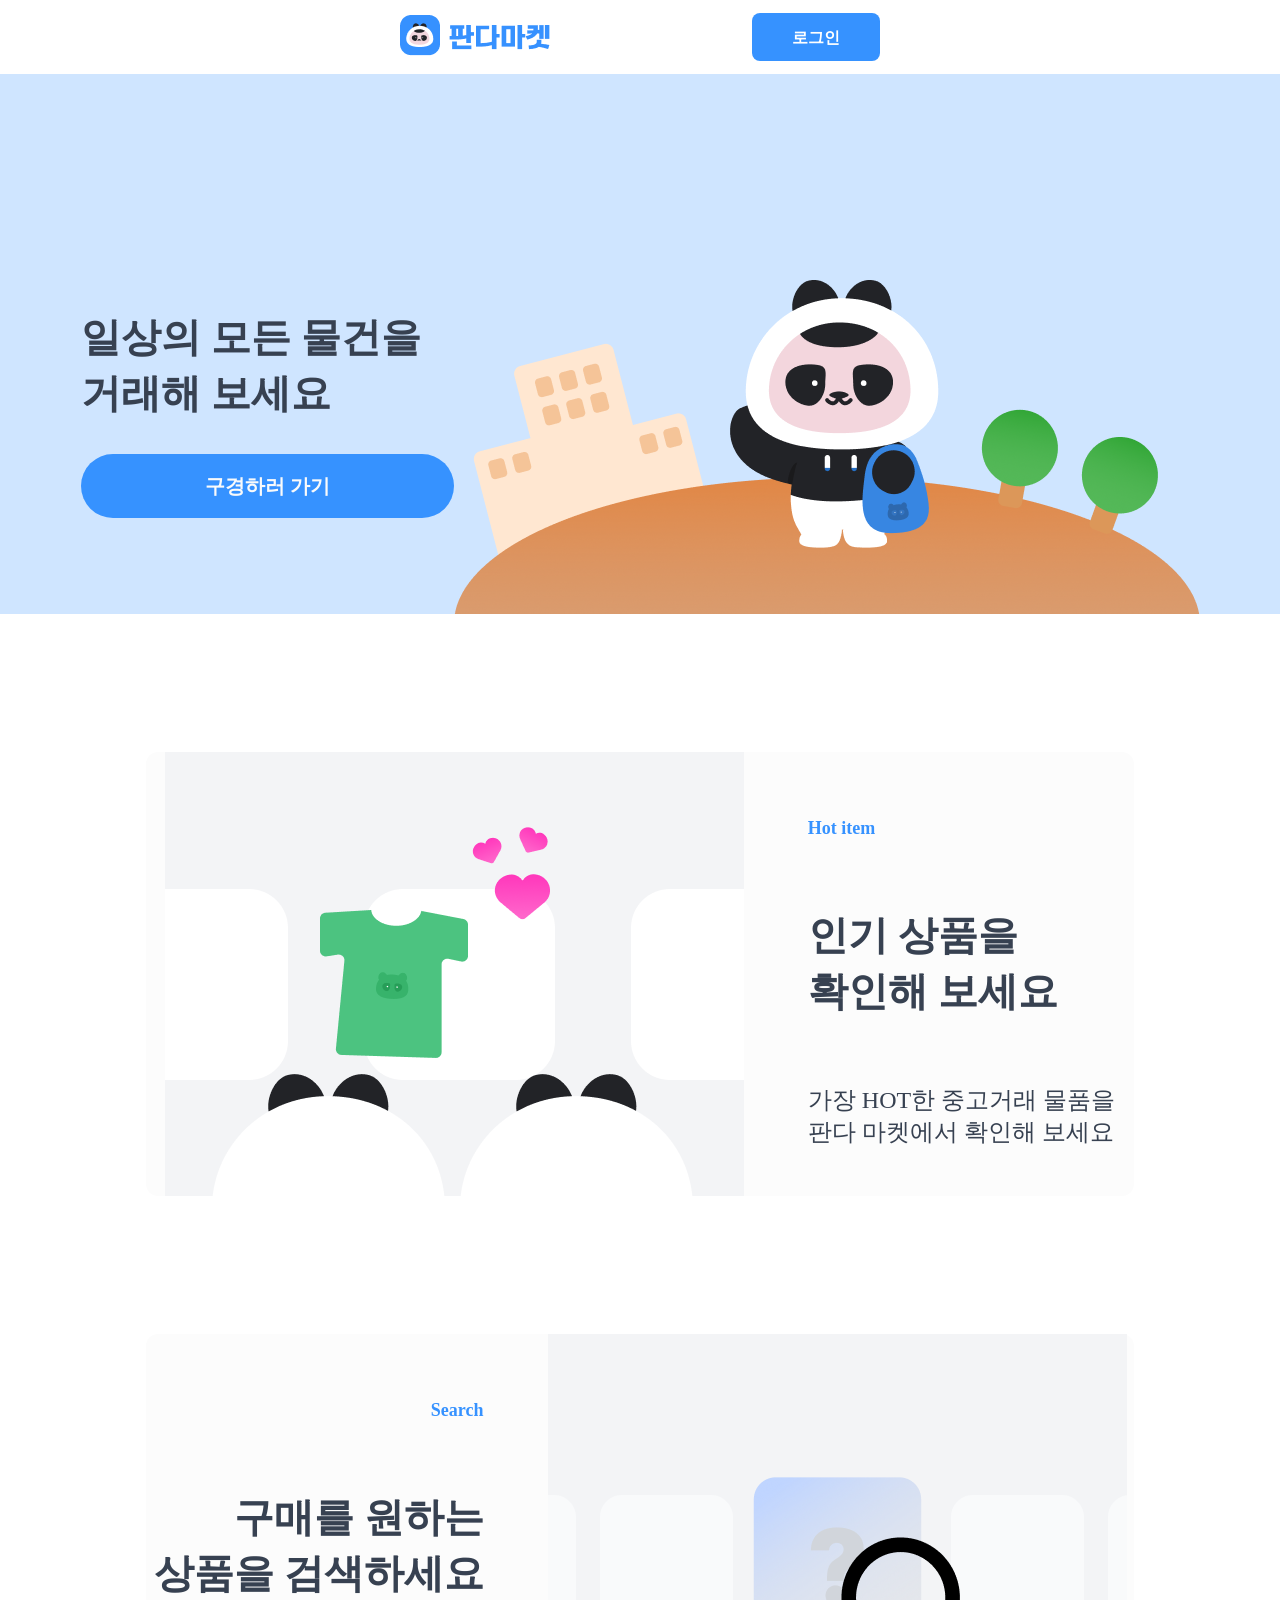
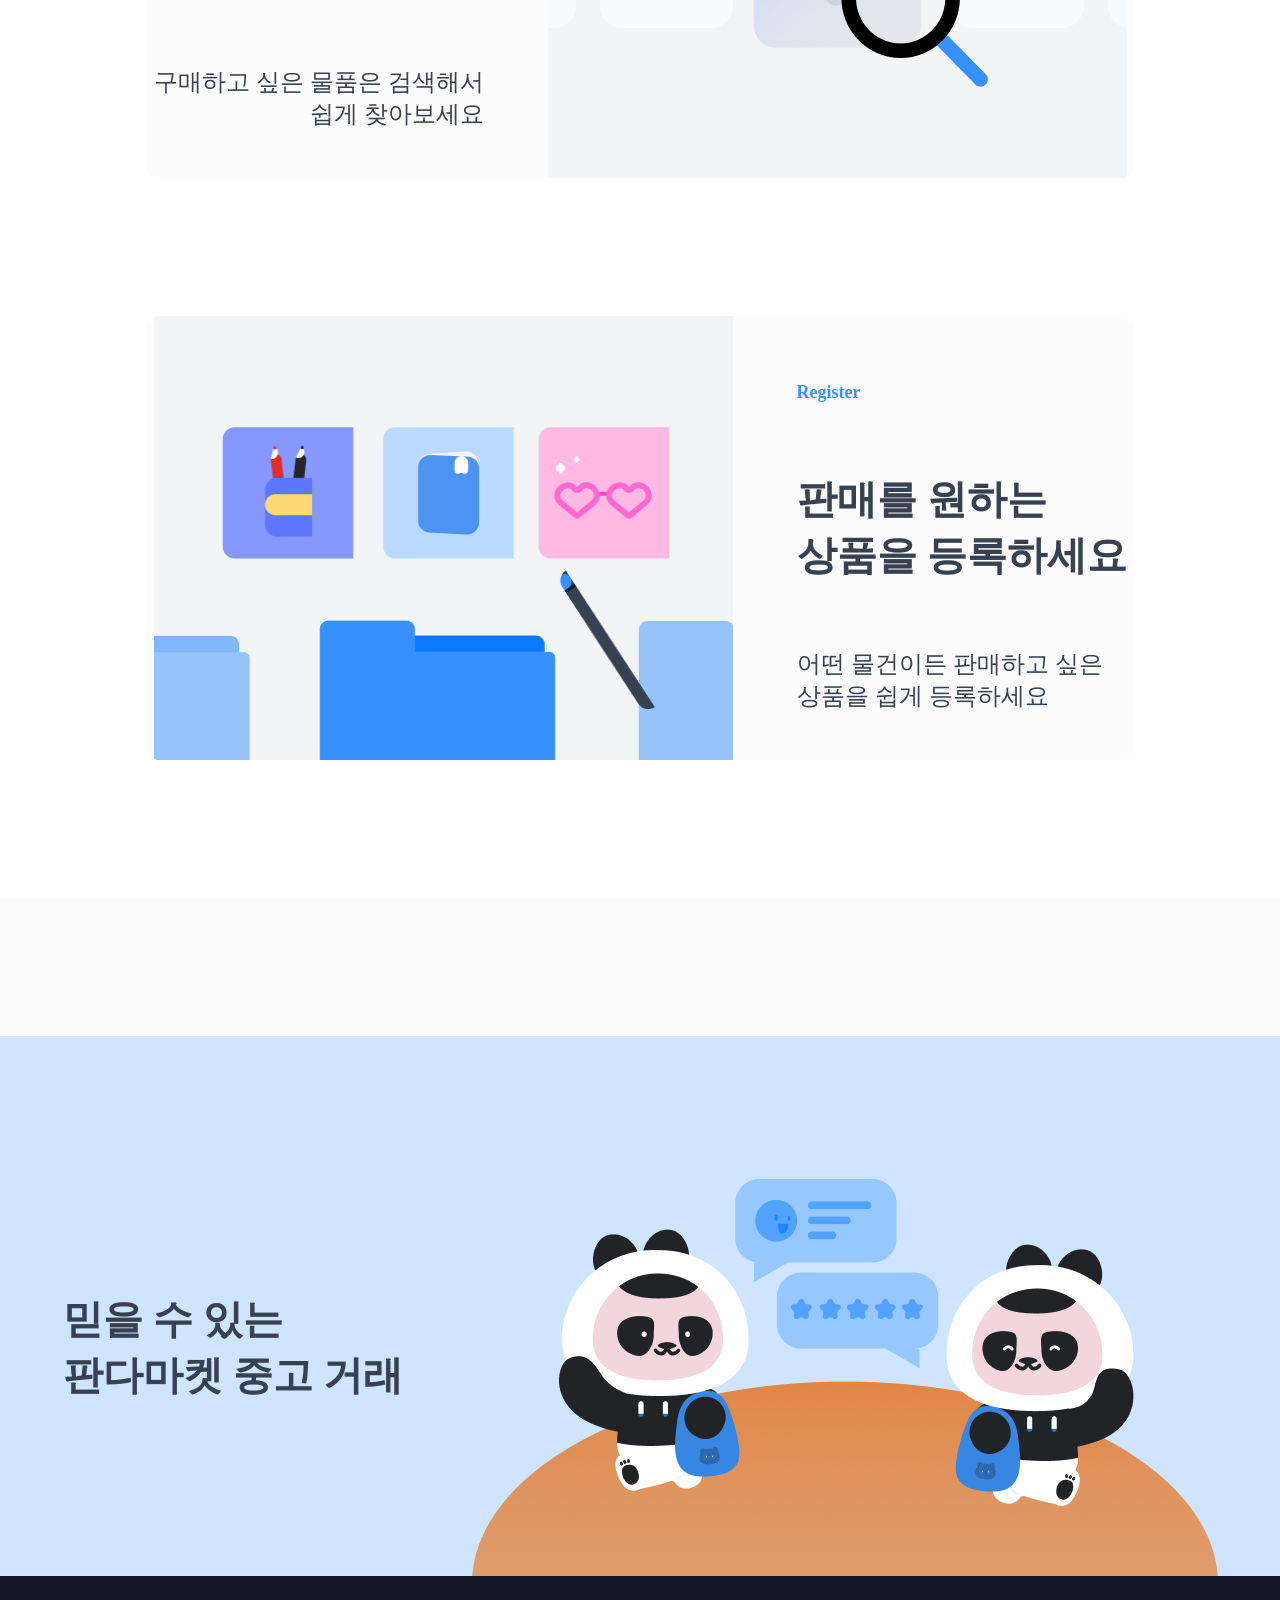
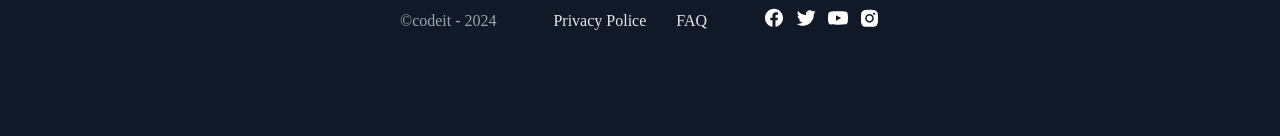
==== index.html @ 7be3b5c5 "refactor(mentor): main script lg를 h3 태그로 수정" ====
<!DOCTYPE html>
<html lang="ko">
  <head>
    <meta charset="UTF-8">
    <meta name="viewport" content="width=device-width, initial-scale=1.0">
    <title>판다마켓</title>
    <link rel="stylesheet" href="/index.css">
    <link rel="stylesheet" href="/main.css">
  </head>
  <body>
    <header class="header">
      <nav>
        <a class="home-button" href="/">
          <img class="logo" src="/img/Img_logo_sm.png" alt="판다마켓 로고">
        </a>
        <a class="login-button" href="/login.html">로그인</a>
      </nav>
    </header>

    <main>
      <section class="head-section">
        <div class="items-link-contents">
          <h1 class="items-link-script">
            일상의 모든 물건을<br>
            거래해 보세요
          </h1>
          <a class="items-button" href="/items.html">구경하러 가기</a>
        </div>
        <img src="/img/Img_home_top.png" alt="판다마켓 상단 이미지">
      </section>

      <section class="main-section">
        <img src="/img/Img_section_01.png" alt="인기상품 안내 이미지">
        <div class="main-contents right">
          <h2 class="main-contents-header">Hot item</h2>
          <div class="main-script">
            <h3 class="main-script-lg">
              인기 상품을 <br>
              확인해 보세요
            </h3>
            <p class="main-script-sm">
              가장 HOT한 중고거래 물품을<br>
              판다 마켓에서 확인해 보세요
            </p>
          </div>
        </div>
      </section>

      <section class="main-section">
        <div class="main-contents left">
          <h2 class="main-contents-header">Search</h2>
          <div class="main-script">
            <h3 class="main-script-lg">
              구매를 원하는<br>
              상품을 검색하세요
            </h3>
            <p class="main-script-sm">
              구매하고 싶은 물품은 검색해서<br>
              쉽게 찾아보세요
            </p>
          </div>
        </div>
        <img src="/img/Img_section_02.png" alt="상품검색 안내 이미지">
      </section>

      <section class="main-section">
        <img src="/img/Img_section_03.png" alt="상품등록 안내 이미지">
        <div class="main-contents right">
          <h2 class="main-contents-header">Register</h2>
          <div class="main-script">
            <h3 class="main-script-lg">
              판매를 원하는<br>
              상품을 등록하세요
            </h3>
            <p class="main-script-sm">
              어떤 물건이든 판매하고 싶은<br>
              상품을 쉽게 등록하세요
            </p>
          </div>
        </div>
      </section>

      <section class="last-section">
        <div class="last-section-contents">
          <p class="last-section-script">
            믿을 수 있는<br>
            판다마켓 중고 거래
          </p>
          <img src="/img/Img_home_bottom.png" alt="판다마켓 하단 이미지">
        </div>
      </section>
    </main>
    <footer class="footer">
      <p class="left-content">©codeit - 2024</p>
      <div class="mid-content">
        <a href="/privacy.html">Privacy Police</a>
        <a href="/faq.html">FAQ</a>
      </div>
      <div class="right-content">
        <a class="social-link" href="https://www.facebook.com/" target="_blank">
          <img src="/img/ic_facebook.svg" alt="페이스북 아이콘">
        </a>
        <a class="social-link" href="https://x.com/" target="_blank">
          <img src="/img/ic_twitter.svg" alt="트위터 아이콘">
        </a>
        <a class="social-link" href="https://www.youtube.com/" target="_blank">
          <img src="/img/ic_youtube.svg" alt="유튜브 아이콘">
        </a>
        <a class="social-link" href="https://www.instagram.com/" target="_blank">
          <img src="/img/ic_instagram.svg" alt="인스타그램 아이콘">
        </a>
      </div>
    </footer>
  </body>
</html>
---- index.css ----
.header {
  background-color: var(--white);
  width: 100%;
  max-width: 1920px;
  margin: 9.5px auto;
  padding: 0 400px;
}

.header > nav {
  display: flex;
  justify-content: space-between;
  align-items: center;
  max-width: 1120px;
  margin: 0 auto;
}

.login-button {
  width: 128px;
  height: 48px;
  padding: 12px 23px;
  border-radius: 8px;
  background-color: var(--primary-100);
  color: var(--white);
  vertical-align: middle;
  text-align: center;
  font: var(--text-lg-semibold);
}

.head-section {
  width: 100%;
  padding-top: 200px;
  display: flex;
  justify-content: center;
  align-items: center;
  background-color: var(--bg-blue);
}

.items-link-contents {
  display: flex;
  flex-direction: column;
  gap: 32px;
  padding-bottom: 60px;
}

.items-link-script {
  font: var(--text-4xl-bold);
  color: var(--secondary-700);
}

.items-button {
  padding: 16px 124px;
  background-color: var(--primary-100);
  border-radius: 40px;
  font: var(--text-xl-semibold);
  color: var(--secondary-50);
}

.head-section > img {
  width: 746px;
  height: 340px;
}

.main-section {
  display: flex;
  justify-content: center;
  align-items: center;
  gap: 64px;
  width: 988px;
  background-color: var(--bg-gray);
  border-radius: 12px;
  margin: 138px auto;
}

.main-section > img {
  width: 579px;
  height: 444px;
}

.main-contents {
  display: flex;
  flex-direction: column;
  gap: 12px;
}

.left {
  text-align: right;
}

.right {
  text-align: left;
}

.main-contents-header {
  font: var(--text-2lg-bold);
  color: var(--primary-100);
}

.main-script {
  display: flex;
  flex-direction: column;
  gap: 24px;
  color: var(--secondary-700);
}

.main-script-lg {
  font: var(--text-4xl-bold);
}

.main-script-sm {
  font: var(--text-2xl-medium);
}

.last-section {
  width: 100%;
  background-color: var(--bg-gray);
  padding-top: 138px;
}

.last-section-contents {
  display: flex;
  justify-content: center;
  align-items: center;
  gap: 69px;
  width: 100%;
  background-color: var(--bg-blue);
  padding-top: 143px;
}

.last-section-script {
  padding-bottom: 60px;
  font: var(--text-4xl-bold);
  color: var(--secondary-700);
}

.last-section-contents > img {
  width: 746px;
  height: 397px;
}

.footer {
  display: flex;
  justify-content: space-between;
  padding: 32px 400px;
  width: 100%;
  height: 160px;
  background-color: var(--secondary-900);
}

.left-content {
  font: var(--text-lg-regular);
  color: var(--secondary-400);
}

.mid-content {
  display: flex;
  justify-content: center;
  align-items: flex-start;
  gap: 30px;
}

.mid-content a {
  font: var(--text-lg-regular);
  color: var(--secondary-200);

}

.right-content {
  display: flex;
  gap: 12px;
}

.social-link img {
  cursor: pointer;
  width: 20px;
  height: 20px;
}
---- main.css ----
:root {
  --primary-100: #3692ff;
  --primary-200: #1967d6;
  --primary-300: #1251aa;

  --error: #f74747;
  --white: #ffffff;
  --black: #000000;

  --bg-blue: #cfe5ff;
  --bg-gray: #fcfcfc;

  --secondary-50: #f9fafb;
  --secondary-100: #f3f4f6;
  --secondary-200: #e5e7eb;
  --secondary-400: #9ca3af;
  --secondary-500: #6b7280;
  --secondary-600: #4b5563;
  --secondary-700: #374151;
  --secondary-800: #1f2937;
  --secondary-900: #111827;

  --text-lg-regular: 400 16px/26px "Pretendard";
  --text-lg-medium: 500 16px/26px "Pretendard";  
  --text-lg-semibold: 600 16px/26px "Pretendard";
  --text-lg-bold: 700 16px/26px "Pretendard";
  --text-2lg-regular: 400 18px/26px "Pretendard";
  --text-2lg-medium: 500 18px/26px "Pretendard";  
  --text-2lg-semibold: 600 18px/26px "Pretendard";
  --text-2lg-bold: 700 18px/26px "Pretendard";
  --text-xl-regular: 400 20px/32px "Pretendard";
  --text-xl-medium: 500 20px/32px "Pretendard";  
  --text-xl-semibold: 600 20px/32px "Pretendard";
  --text-xl-bold: 700 20px/32px "Pretendard";
  --text-2xl-regular: 400 24px/32px "Pretendard";
  --text-2xl-medium: 500 24px/32px "Pretendard";  
  --text-2xl-semibold: 600 24px/32px "Pretendard";
  --text-2xl-bold: 700 24px/32px "Pretendard";
  --text-4xl-bold: 700 40px/56px "Pretendard"
}

body {
  font-family: "Pretendard", sans-serif;
}

body,
a,
h1,
p {
  margin: 0;
}

a {
  text-decoration: none;
}

*{
  box-sizing: border-box;
}
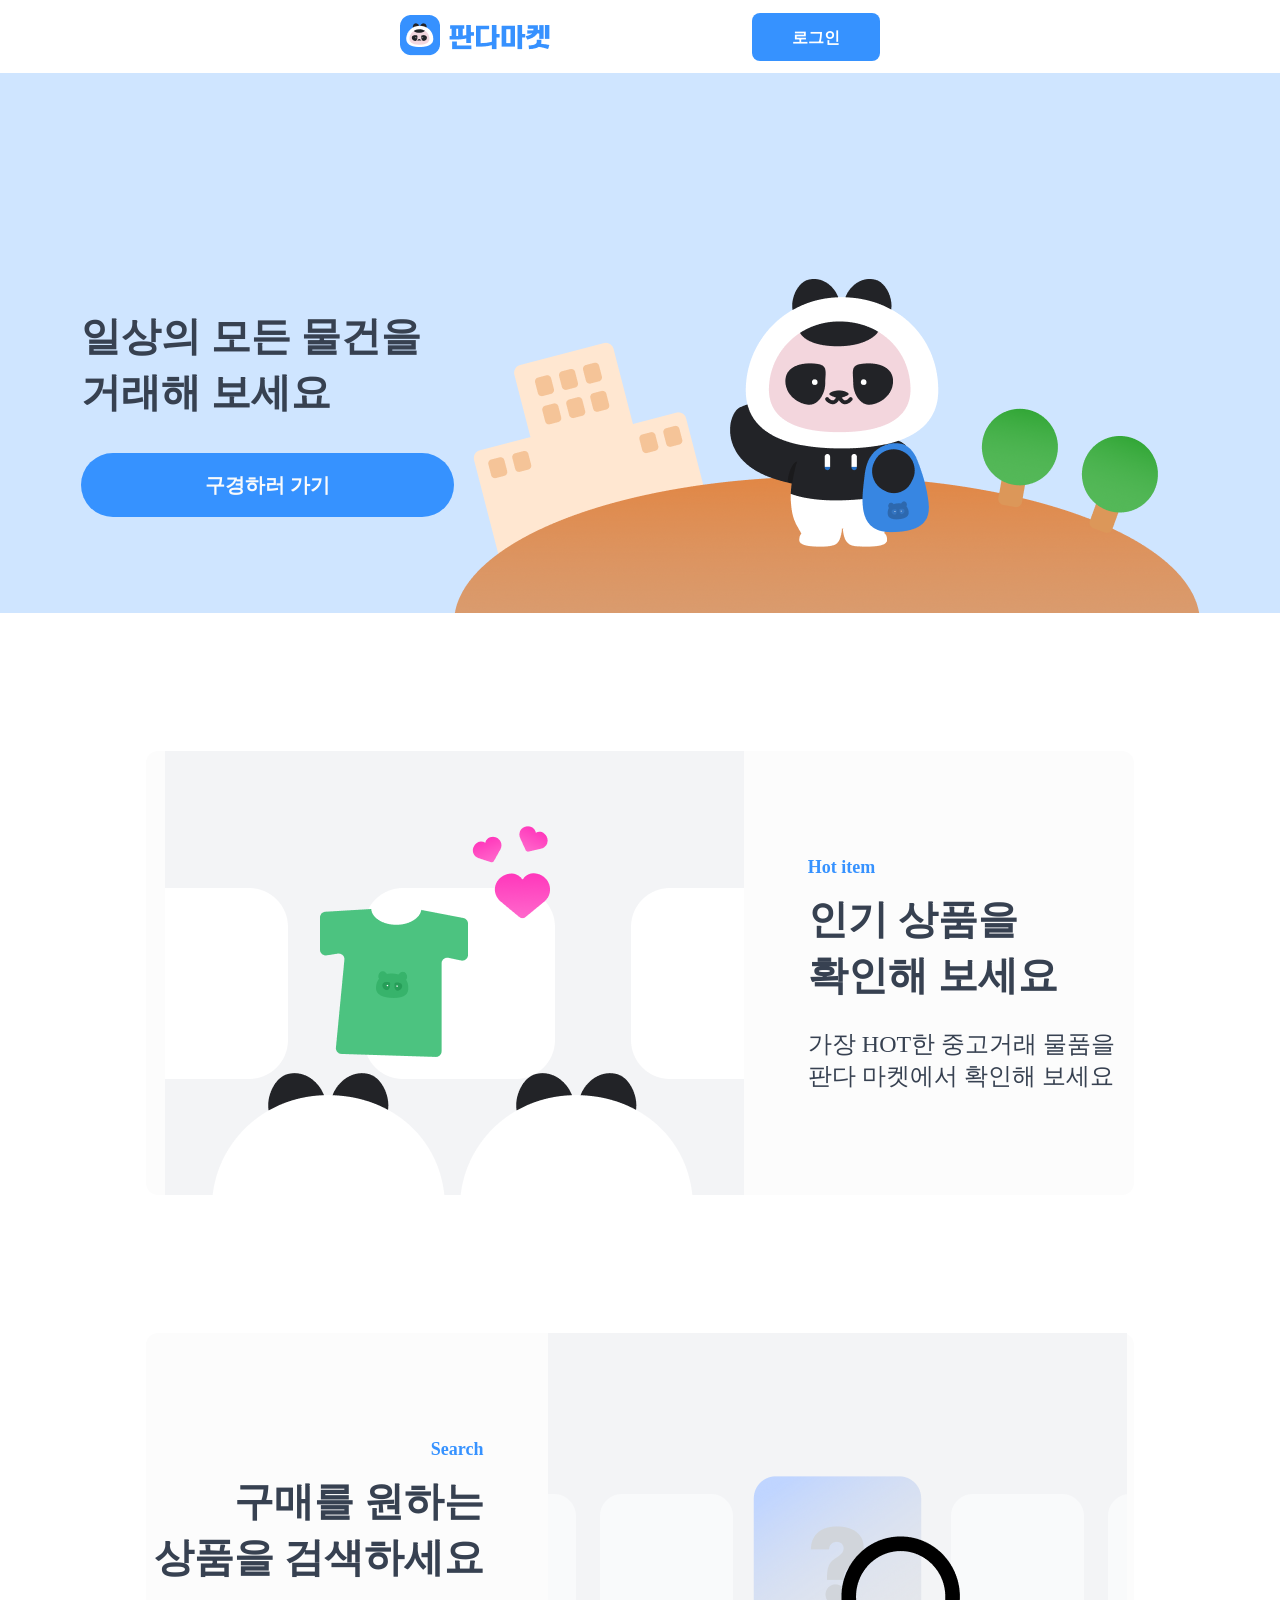
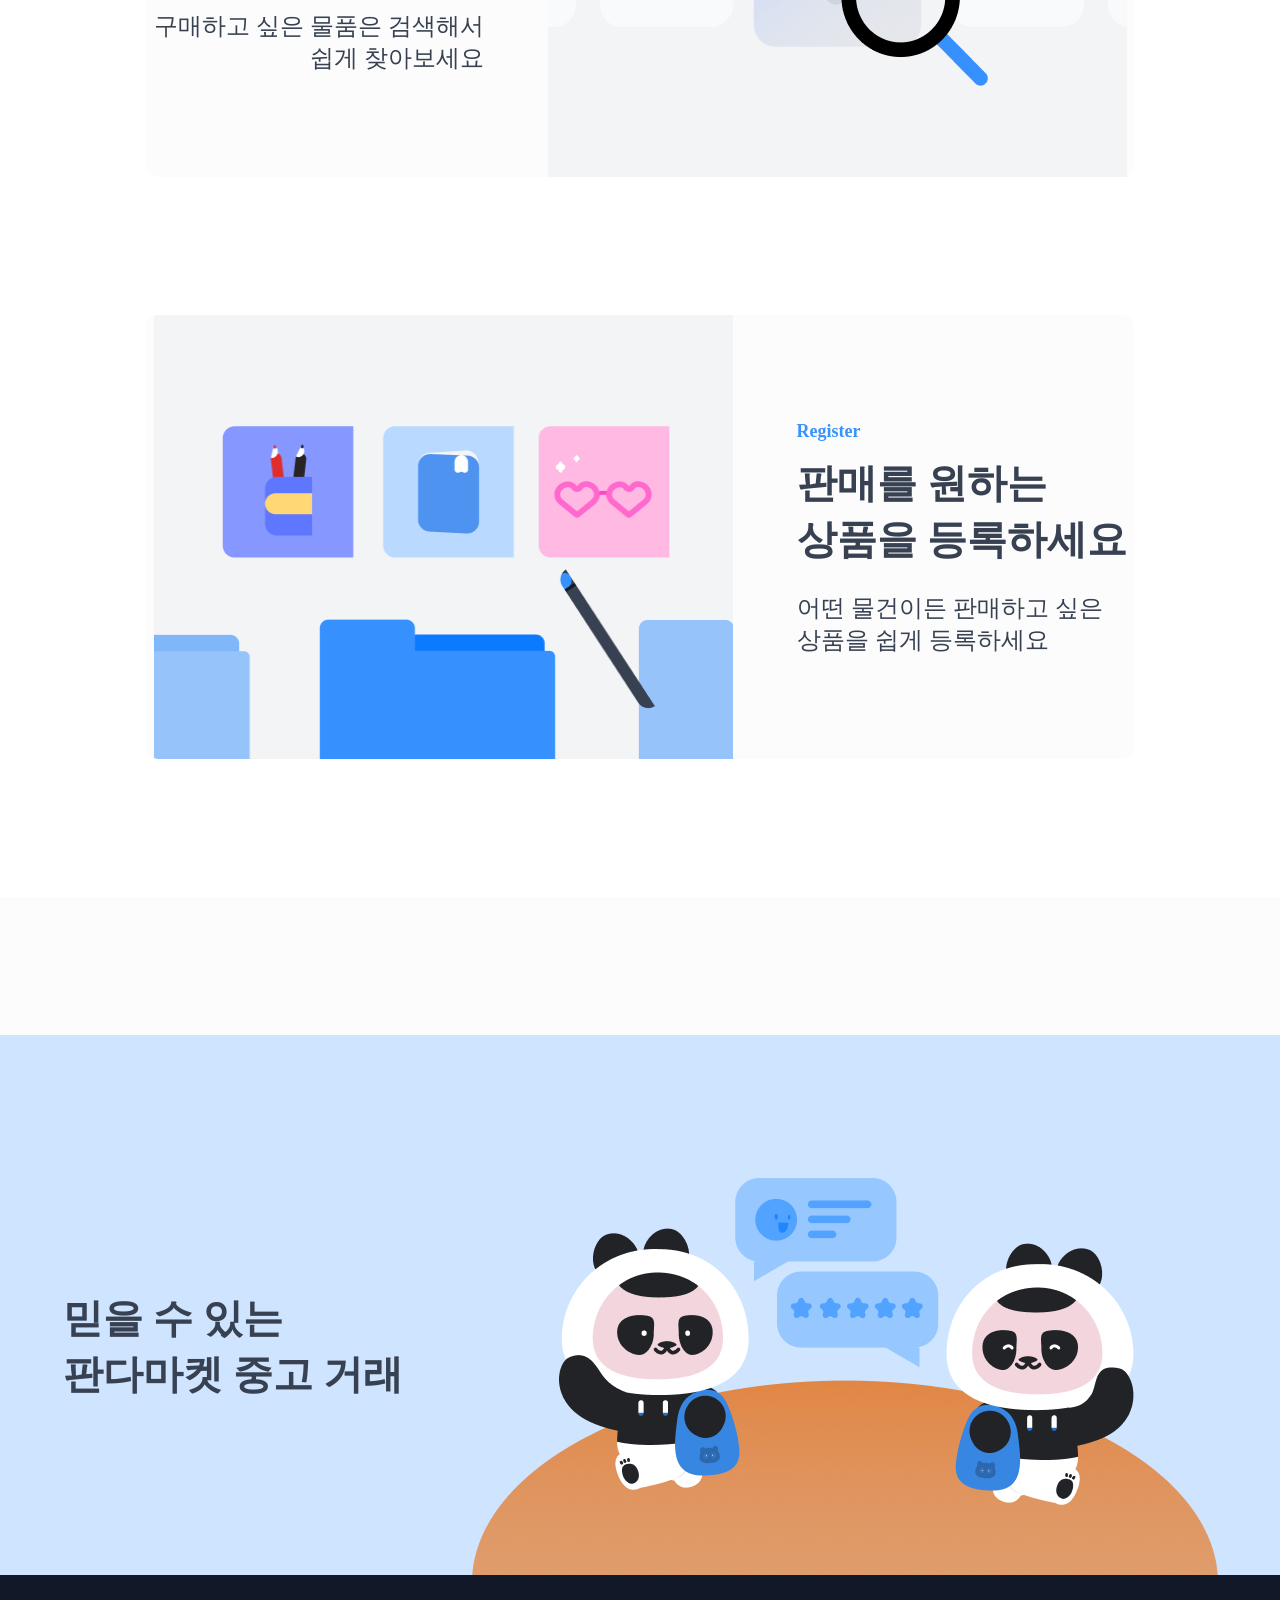
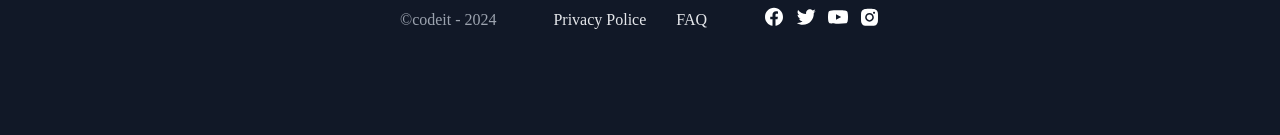
==== commit b1848e7f: "refactor(mentor): reset.css 생성" ====
--- a/index.html
+++ b/index.html
@@ -4,8 +4,9 @@
     <meta charset="UTF-8">
     <meta name="viewport" content="width=device-width, initial-scale=1.0">
     <title>판다마켓</title>
-    <link rel="stylesheet" href="/index.css">
-    <link rel="stylesheet" href="/main.css">
+    <link rel="stylesheet" href="/css/index.css">
+    <link rel="stylesheet" href="/css/main.css">
+    <link rel="stylesheet" href="/css/reset.css">
   </head>
   <body>
     <header class="header">
@@ -91,7 +92,7 @@
       </section>
     </main>
     <footer class="footer">
-      <p class="left-content">©codeit - 2024</p>
+      <span class="left-content">©codeit - 2024</span>
       <div class="mid-content">
         <a href="/privacy.html">Privacy Police</a>
         <a href="/faq.html">FAQ</a>
--- a/css/index.css
+++ b/css/index.css
@@ -0,0 +1,176 @@
+.header {
+  background-color: var(--white);
+  width: 100%;
+  max-width: 1920px;
+  margin: 9.5px auto;
+  padding: 0 400px;
+}
+
+.header > nav {
+  display: flex;
+  justify-content: space-between;
+  align-items: center;
+  max-width: 1120px;
+  margin: 0 auto;
+}
+
+.login-button {
+  width: 128px;
+  height: 48px;
+  padding: 12px 23px;
+  border-radius: 8px;
+  background-color: var(--primary-100);
+  color: var(--white);
+  vertical-align: middle;
+  text-align: center;
+  font: var(--text-lg-semibold);
+}
+
+.head-section {
+  width: 100%;
+  padding-top: 200px;
+  display: flex;
+  justify-content: center;
+  align-items: center;
+  background-color: var(--bg-blue);
+}
+
+.items-link-contents {
+  display: flex;
+  flex-direction: column;
+  gap: 32px;
+  padding-bottom: 60px;
+}
+
+.items-link-script {
+  font: var(--text-4xl-bold);
+  color: var(--secondary-700);
+}
+
+.items-button {
+  padding: 16px 124px;
+  background-color: var(--primary-100);
+  border-radius: 40px;
+  font: var(--text-xl-semibold);
+  color: var(--secondary-50);
+}
+
+.head-section > img {
+  width: 746px;
+  height: 340px;
+}
+
+.main-section {
+  display: flex;
+  justify-content: center;
+  align-items: center;
+  gap: 64px;
+  width: 988px;
+  background-color: var(--bg-gray);
+  border-radius: 12px;
+  margin: 138px auto;
+}
+
+.main-section > img {
+  width: 579px;
+  height: 444px;
+}
+
+.main-contents {
+  display: flex;
+  flex-direction: column;
+  gap: 12px;
+}
+
+.left {
+  text-align: right;
+}
+
+.right {
+  text-align: left;
+}
+
+.main-contents-header {
+  font: var(--text-2lg-bold);
+  color: var(--primary-100);
+}
+
+.main-script {
+  display: flex;
+  flex-direction: column;
+  gap: 24px;
+  color: var(--secondary-700);
+}
+
+.main-script-lg {
+  font: var(--text-4xl-bold);
+}
+
+.main-script-sm {
+  font: var(--text-2xl-medium);
+}
+
+.last-section {
+  width: 100%;
+  background-color: var(--bg-gray);
+  padding-top: 138px;
+}
+
+.last-section-contents {
+  display: flex;
+  justify-content: center;
+  align-items: center;
+  gap: 69px;
+  width: 100%;
+  background-color: var(--bg-blue);
+  padding-top: 143px;
+}
+
+.last-section-script {
+  padding-bottom: 60px;
+  font: var(--text-4xl-bold);
+  color: var(--secondary-700);
+}
+
+.last-section-contents > img {
+  width: 746px;
+  height: 397px;
+}
+
+.footer {
+  display: flex;
+  justify-content: space-between;
+  padding: 32px 400px;
+  width: 100%;
+  height: 160px;
+  background-color: var(--secondary-900);
+}
+
+.left-content {
+  font: var(--text-lg-regular);
+  color: var(--secondary-400);
+}
+
+.mid-content {
+  display: flex;
+  justify-content: center;
+  align-items: flex-start;
+  gap: 30px;
+}
+
+.mid-content a {
+  font: var(--text-lg-regular);
+  color: var(--secondary-200);
+
+}
+
+.right-content {
+  display: flex;
+  gap: 12px;
+}
+
+.social-link img {
+  cursor: pointer;
+  width: 20px;
+  height: 20px;
+}
--- a/css/main.css
+++ b/css/main.css
@@ -0,0 +1,52 @@
+:root {
+  --primary-100: #3692ff;
+  --primary-200: #1967d6;
+  --primary-300: #1251aa;
+
+  --error: #f74747;
+  --white: #ffffff;
+  --black: #000000;
+
+  --bg-blue: #cfe5ff;
+  --bg-gray: #fcfcfc;
+
+  --secondary-50: #f9fafb;
+  --secondary-100: #f3f4f6;
+  --secondary-200: #e5e7eb;
+  --secondary-400: #9ca3af;
+  --secondary-500: #6b7280;
+  --secondary-600: #4b5563;
+  --secondary-700: #374151;
+  --secondary-800: #1f2937;
+  --secondary-900: #111827;
+
+  --text-lg-regular: 400 16px/26px "Pretendard";
+  --text-lg-medium: 500 16px/26px "Pretendard";  
+  --text-lg-semibold: 600 16px/26px "Pretendard";
+  --text-lg-bold: 700 16px/26px "Pretendard";
+  --text-2lg-regular: 400 18px/26px "Pretendard";
+  --text-2lg-medium: 500 18px/26px "Pretendard";  
+  --text-2lg-semibold: 600 18px/26px "Pretendard";
+  --text-2lg-bold: 700 18px/26px "Pretendard";
+  --text-xl-regular: 400 20px/32px "Pretendard";
+  --text-xl-medium: 500 20px/32px "Pretendard";  
+  --text-xl-semibold: 600 20px/32px "Pretendard";
+  --text-xl-bold: 700 20px/32px "Pretendard";
+  --text-2xl-regular: 400 24px/32px "Pretendard";
+  --text-2xl-medium: 500 24px/32px "Pretendard";  
+  --text-2xl-semibold: 600 24px/32px "Pretendard";
+  --text-2xl-bold: 700 24px/32px "Pretendard";
+  --text-4xl-bold: 700 40px/56px "Pretendard"
+}
+
+body {
+  font-family: "Pretendard", sans-serif;
+}
+
+a {
+  text-decoration: none;
+}
+
+*{
+  box-sizing: border-box;
+}
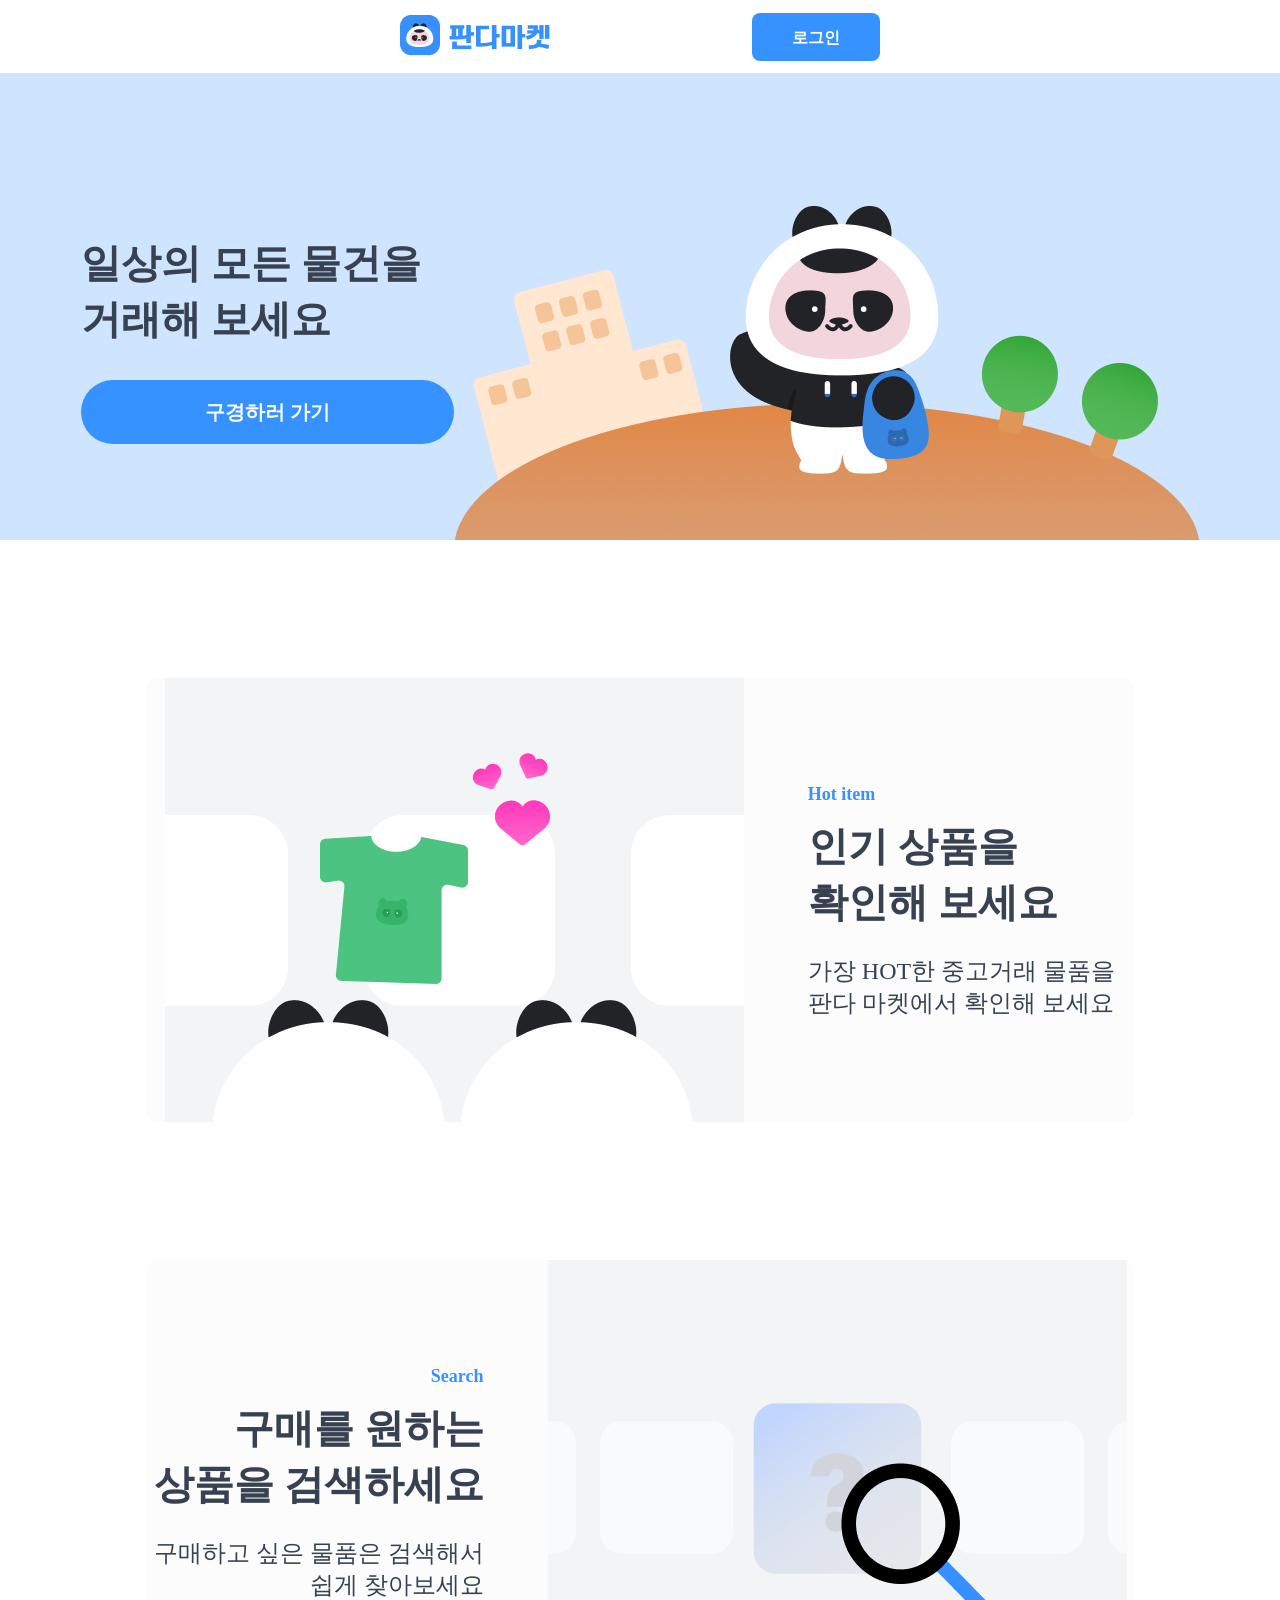
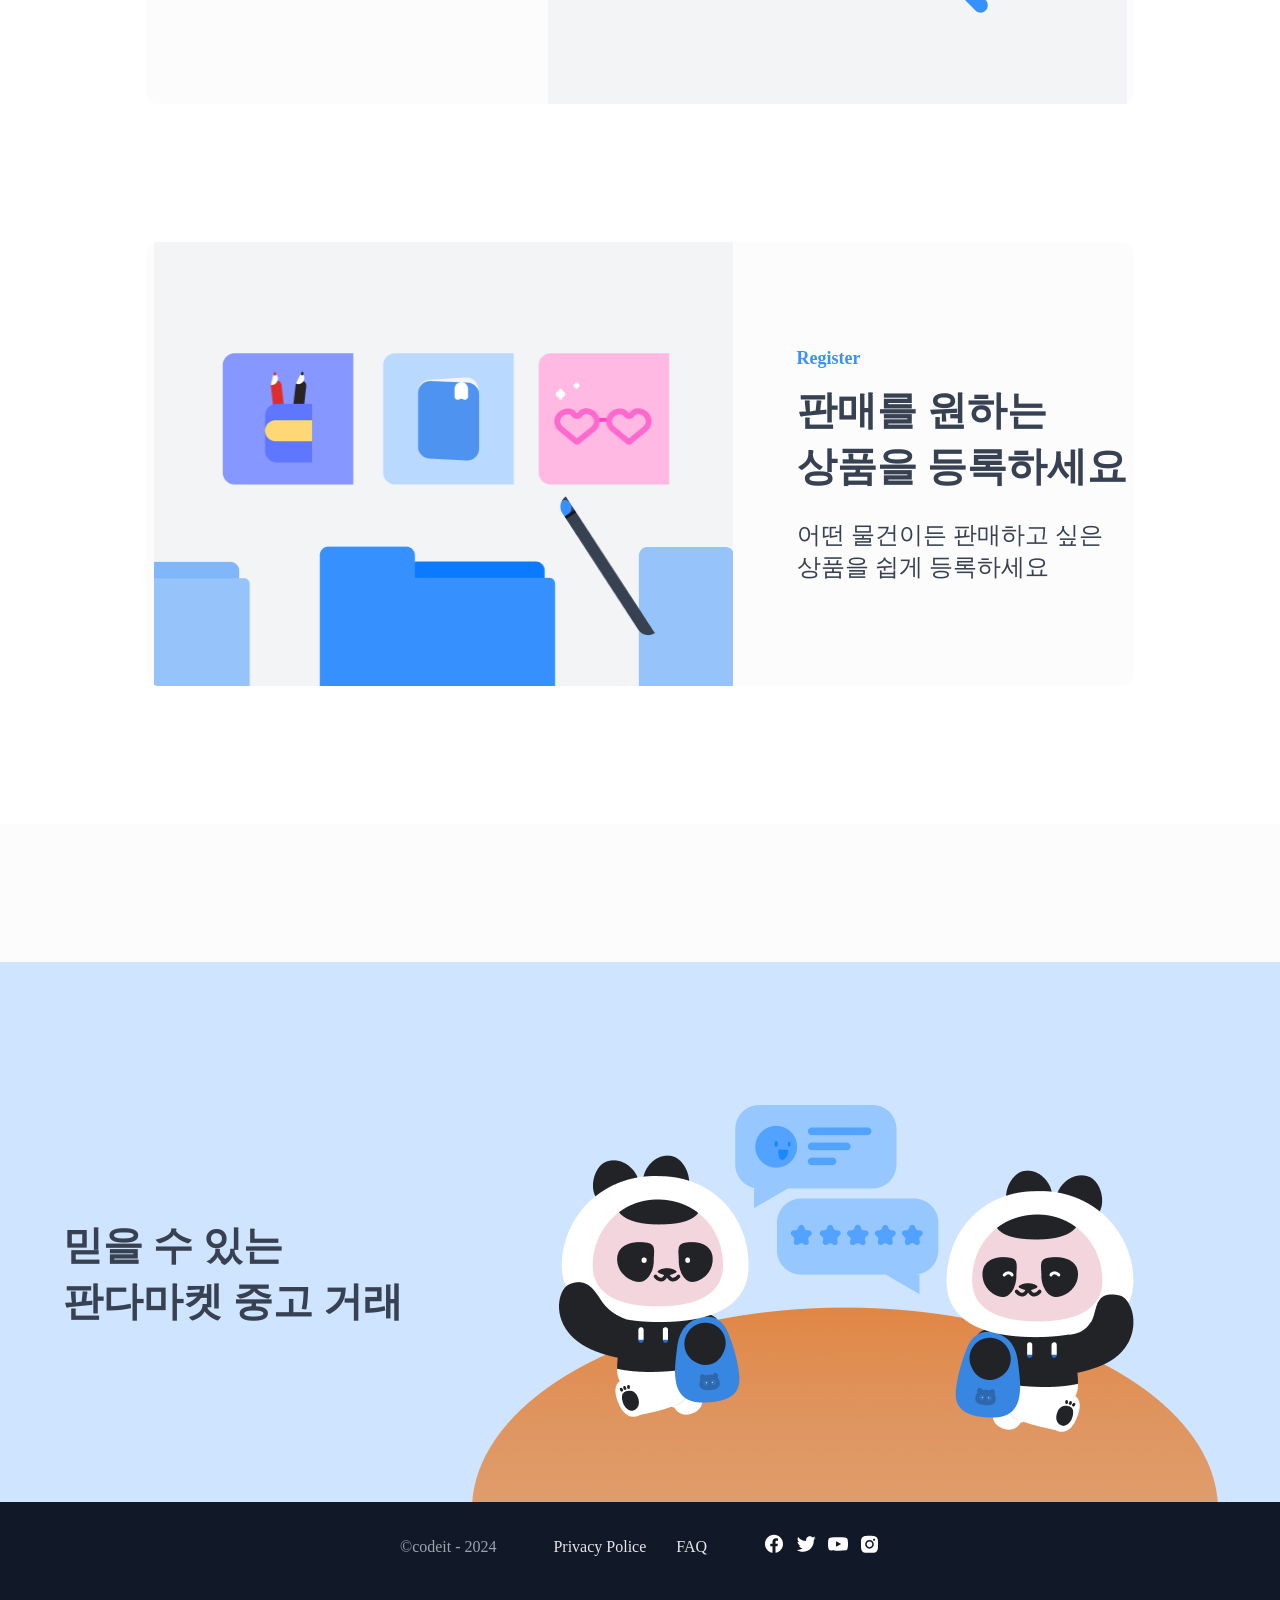
==== commit 2e6845a5: "feature: 루트 페이지 테블릿 반응형 구현" ====
--- a/index.html
+++ b/index.html
@@ -22,7 +22,7 @@
       <section class="head-section">
         <div class="items-link-contents">
           <h1 class="items-link-script">
-            일상의 모든 물건을<br>
+            일상의 모든 물건을 <br class="br">
             거래해 보세요
           </h1>
           <a class="items-button" href="/items.html">구경하러 가기</a>
@@ -36,7 +36,7 @@
           <h2 class="main-contents-header">Hot item</h2>
           <div class="main-script">
             <h3 class="main-script-lg">
-              인기 상품을 <br>
+              인기 상품을 <br class="br">
               확인해 보세요
             </h3>
             <p class="main-script-sm">
@@ -47,12 +47,13 @@
         </div>
       </section>
 
-      <section class="main-section">
+      <section class="main-section reverse-order">
+        <img src="/img/Img_section_02.png" alt="상품검색 안내 이미지">
         <div class="main-contents left">
           <h2 class="main-contents-header">Search</h2>
           <div class="main-script">
             <h3 class="main-script-lg">
-              구매를 원하는<br>
+              구매를 원하는 <br class="br">
               상품을 검색하세요
             </h3>
             <p class="main-script-sm">
@@ -61,7 +62,6 @@
             </p>
           </div>
         </div>
-        <img src="/img/Img_section_02.png" alt="상품검색 안내 이미지">
       </section>
 
       <section class="main-section">
@@ -70,7 +70,7 @@
           <h2 class="main-contents-header">Register</h2>
           <div class="main-script">
             <h3 class="main-script-lg">
-              판매를 원하는<br>
+              판매를 원하는 <br class="br">
               상품을 등록하세요
             </h3>
             <p class="main-script-sm">
@@ -84,13 +84,14 @@
       <section class="last-section">
         <div class="last-section-contents">
           <p class="last-section-script">
-            믿을 수 있는<br>
+            믿을 수 있는 <br>
             판다마켓 중고 거래
           </p>
           <img src="/img/Img_home_bottom.png" alt="판다마켓 하단 이미지">
         </div>
       </section>
     </main>
+    
     <footer class="footer">
       <span class="left-content">©codeit - 2024</span>
       <div class="mid-content">
--- a/css/index.css
+++ b/css/index.css
@@ -1,16 +1,17 @@
 .header {
+  position: fixed;
+  top: 0;
+  
   background-color: var(--white);
   width: 100%;
-  max-width: 1920px;
-  margin: 9.5px auto;
-  padding: 0 400px;
+  margin: 0 auto;
+  padding: 9.5px 400px;
 }
 
 .header > nav {
   display: flex;
   justify-content: space-between;
   align-items: center;
-  max-width: 1120px;
   margin: 0 auto;
 }
 
@@ -71,6 +72,10 @@
   margin: 138px auto;
 }
 
+.reverse-order {
+  flex-direction: row-reverse;
+}
+
 .main-section > img {
   width: 579px;
   height: 444px;
@@ -173,4 +178,104 @@
   cursor: pointer;
   width: 20px;
   height: 20px;
+}
+
+@media (max-width: 1199px) {
+  .header {
+    margin: 0 auto;
+    padding: 9.5px 24px;
+  }
+
+  .head-section {
+    padding-top: 154px;
+    height: 841px;
+    flex-direction: column;
+    justify-content: space-between;
+  }
+
+  .br {
+    display: none;
+  }
+
+  .items-link-contents {
+    gap: 24px;
+    align-items: center;
+  }
+
+  .items-link-script {
+    max-width: 100%;
+  }
+
+  .head-section > img {
+    width: 744px;
+    height: 340px;
+  }
+
+  .main-section {
+    flex-direction: column;
+    gap: 24px;
+    width: 696px;
+    background-color: var(--white);
+    margin: 24px auto;
+  }
+  
+  .main-section > img {
+    border-radius: 12px;
+    width: 100%;
+    height: 524px;
+  }
+
+  .main-contents {
+    gap: 16px;
+    width: 100%;
+  }
+
+  .left {
+    text-align: right;
+  }
+
+  .right {
+    text-align: left;
+  }
+
+  .main-script-lg {
+    font: var(--text-3xl-bold);
+  }
+
+  .main-script-sm {
+    font: var(--text-2lg-medium);
+  }
+
+  .last-section {
+    background-color: var(--white);
+    padding-top: 56px;
+  }
+
+  .last-section-contents {
+    flex-direction: column;
+    justify-content: space-between;
+    height: 927px;
+    padding-top: 201px;
+  }
+
+  .last-section-script {
+    text-align: center;
+    font: var(--text-4xl-bold);
+    color: var(--secondary-700);
+  }
+
+  .last-section-contents > img {
+    width: 744px;
+    height: 397px;
+  }
+
+  .footer {
+    padding: 32px 104px 64px;
+    width: 100%;
+  }
+
+  .right-content {
+    display: flex;
+    gap: 12px;
+  }
 }
--- a/css/main.css
+++ b/css/main.css
@@ -1,4 +1,5 @@
 :root {
+  --primary-50: #E6F2FF;
   --primary-100: #3692ff;
   --primary-200: #1967d6;
   --primary-300: #1251aa;
@@ -20,6 +21,11 @@
   --secondary-800: #1f2937;
   --secondary-900: #111827;
 
+  
+  --text-md-regular: 400 14px/24px "Pretendard";
+  --text-md-medium: 500 14px/24px "Pretendard";
+  --text-md-semibold: 600 14px/24px "Pretendard";
+  --text-md-bold: 700 14px/24px "Pretendard";
   --text-lg-regular: 400 16px/26px "Pretendard";
   --text-lg-medium: 500 16px/26px "Pretendard";  
   --text-lg-semibold: 600 16px/26px "Pretendard";
@@ -36,6 +42,10 @@
   --text-2xl-medium: 500 24px/32px "Pretendard";  
   --text-2xl-semibold: 600 24px/32px "Pretendard";
   --text-2xl-bold: 700 24px/32px "Pretendard";
+  --text-3xl-regular: 400 32px/42px "Pretendard";
+  --text-3xl-medium: 500 32px/42px "Pretendard";  
+  --text-3xl-semibold: 600 32px/42px "Pretendard";
+  --text-3xl-bold: 700 32px/42px "Pretendard";
   --text-4xl-bold: 700 40px/56px "Pretendard"
 }
 
